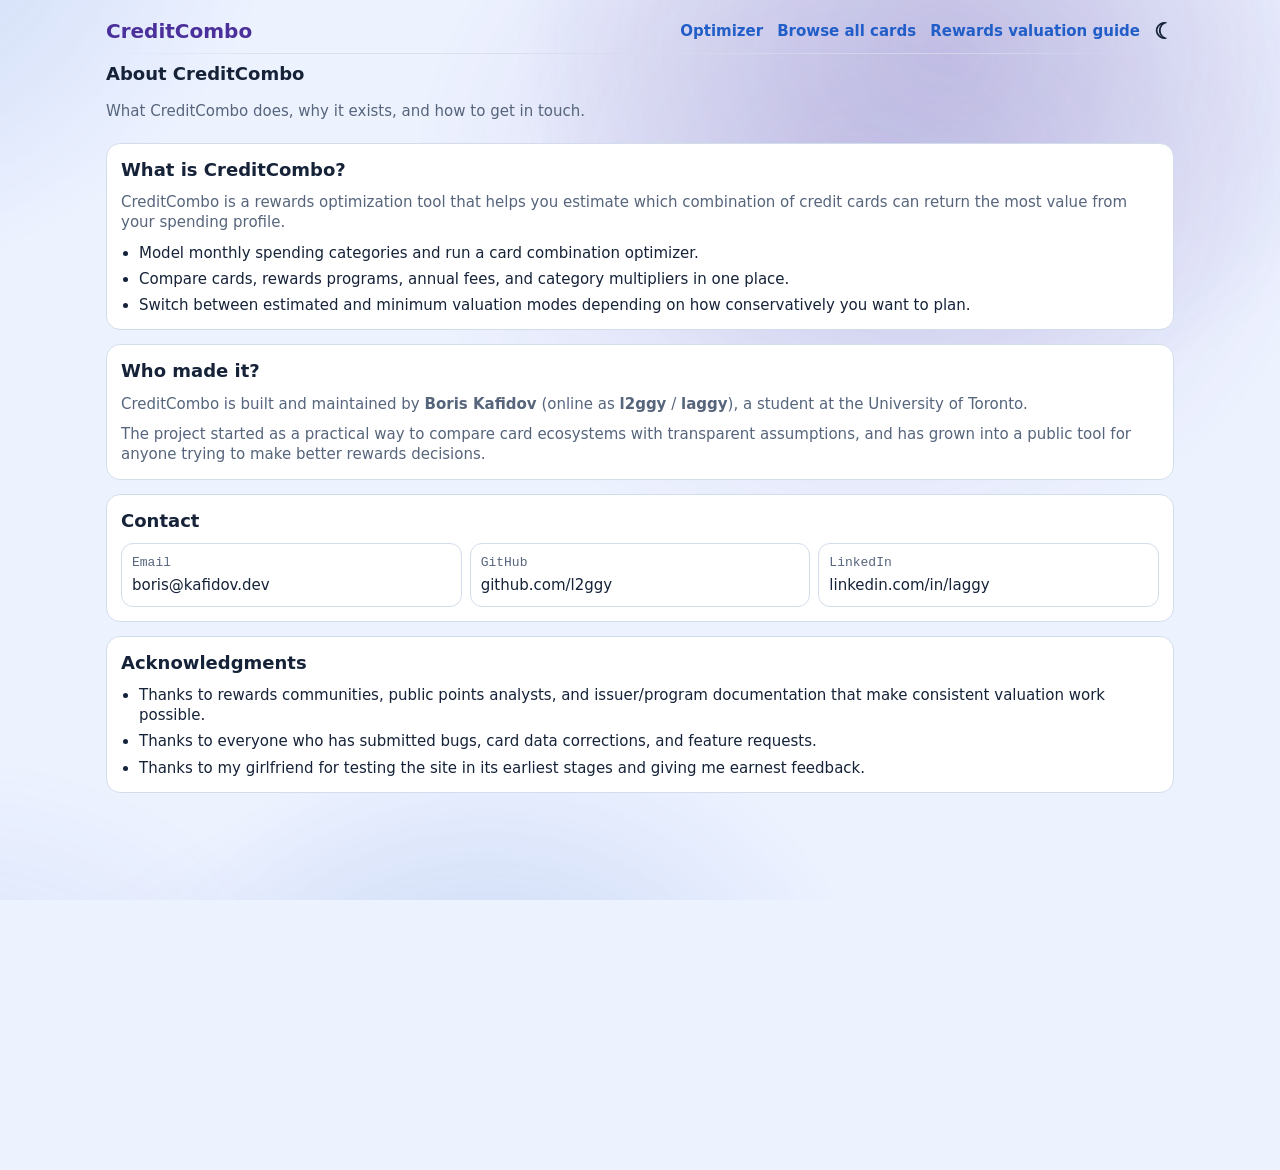
==== about.html @ 1e8693e3 "Hide About page from primary navigation" ====
<!doctype html>
<html lang="en">
<head>
  <meta charset="utf-8" />
  <meta name="viewport" content="width=device-width,initial-scale=1,maximum-scale=1,user-scalable=no" />
  <title>About · CreditCombo</title>
  <link rel="icon" href="/favicon.ico" sizes="any" />
  <link rel="shortcut icon" href="/favicon.ico" />
  <link rel="apple-touch-icon" href="/apple-touch-icon.png" />
  <link rel="apple-touch-icon-precomposed" href="/apple-touch-icon.png" />
  <link rel="icon" type="image/png" sizes="32x32" href="/icons/favicon-32x32.png?v=6" />
  <link rel="icon" href="/icons/favicon.ico?v=6" />
  <link rel="shortcut icon" href="/icons/favicon.ico?v=6" />
  <link rel="icon" type="image/svg+xml" href="/icons/favicon.svg?v=6" />
  <link rel="apple-touch-icon" sizes="180x180" href="/icons/apple-touch-icon.png?v=6" />
  <link rel="mask-icon" href="/icons/safari-pinned-tab.svg?v=6" color="#1e3a8a" />
  <link rel="manifest" href="/icons/site.webmanifest?v=6" />
  <meta name="theme-color" content="#1e3a8a" />
  <link rel="stylesheet" href="./styles/tokens.css" />
  <link rel="stylesheet" href="./styles/base.css" />
  <link rel="stylesheet" href="./styles/browser.css" />
  <script type="module" src="./src/theme.js"></script>
  <!-- Google tag (gtag.js) -->
  <script async src="https://www.googletagmanager.com/gtag/js?id=G-F85DCJP3CW"></script>
  <script>
    window.dataLayer = window.dataLayer || [];
    function gtag(){dataLayer.push(arguments);}
    gtag('js', new Date());

    gtag('config', 'G-F85DCJP3CW');
  </script>
</head>
<body>
  <header class="container siteHeader">
    <nav class="topNav" aria-label="Primary">
      <span class="siteBrand">CreditCombo</span>
      <div class="topNavLinks">
        <a class="textLink" href="./index.html">Optimizer</a>
        <a class="textLink" href="./cards.html">Browse all cards</a>
        <a class="textLink" href="./valuations.html">Rewards valuation guide</a>
      </div>
      <button type="button" class="themeToggle" data-theme-toggle aria-label="Switch theme" title="Switch theme">☀︎</button>
    </nav>
    <div class="divider" aria-hidden="true"></div>
    <h1 class="pageTitle">About CreditCombo</h1>
    <div class="header">
      <div>
        <p class="subtle">What CreditCombo does, why it exists, and how to get in touch.</p>
      </div>
    </div>
  </header>

  <main class="container pageStack">
    <section class="panel valuationPanel" aria-labelledby="about-what-title">
      <h2 id="about-what-title">What is CreditCombo?</h2>
      <p class="subtle">CreditCombo is a rewards optimization tool that helps you estimate which combination of credit cards can return the most value from your spending profile.</p>
      <ul class="valuationList">
        <li>Model monthly spending categories and run a card combination optimizer.</li>
        <li>Compare cards, rewards programs, annual fees, and category multipliers in one place.</li>
        <li>Switch between estimated and minimum valuation modes depending on how conservatively you want to plan.</li>
      </ul>
    </section>

    <section class="panel valuationPanel" aria-labelledby="about-maker-title">
      <h2 id="about-maker-title">Who made it?</h2>
      <p class="subtle">CreditCombo is built and maintained by <strong>Boris Kafidov</strong> (online as <strong>l2ggy</strong> / <strong>laggy</strong>), a student at the University of Toronto.</p>
      <p class="subtle">The project started as a practical way to compare card ecosystems with transparent assumptions, and has grown into a public tool for anyone trying to make better rewards decisions.</p>
    </section>

    <section class="panel valuationPanel" aria-labelledby="about-contact-title">
      <h2 id="about-contact-title">Contact</h2>
      <div class="aboutContactGrid">
        <a class="aboutContactCard" href="mailto:boris@kafidov.dev">
          <span class="mono">Email</span>
          <span>boris@kafidov.dev</span>
        </a>
        <a class="aboutContactCard" href="https://github.com/l2ggy" target="_blank" rel="noopener noreferrer">
          <span class="mono">GitHub</span>
          <span>github.com/l2ggy</span>
        </a>
        <a class="aboutContactCard" href="https://www.linkedin.com/in/laggy/" target="_blank" rel="noopener noreferrer">
          <span class="mono">LinkedIn</span>
          <span>linkedin.com/in/laggy</span>
        </a>
      </div>
    </section>

    <section class="panel valuationPanel" aria-labelledby="about-ack-title">
      <h2 id="about-ack-title">Acknowledgments</h2>
      <ul class="valuationList">
        <li>Thanks to rewards communities, public points analysts, and issuer/program documentation that make consistent valuation work possible.</li>
        <li>Thanks to everyone who has submitted bugs, card data corrections, and feature requests.</li>
        <li>Thanks to my girlfriend for testing the site in its earliest stages and giving me earnest feedback.</li>
      </ul>
    </section>
  </main>

  <script type="module">
    import { sessionEntryContext, trackEvent, trackPageView } from "./src/shared/analytics.js";

    trackPageView("about");
    trackEvent("session_started", sessionEntryContext());
  </script>
</body>
</html>
---- styles/tokens.css ----
:root {
  --color-bg: #0b0f14;
  --color-panel: #101826;
  --color-text: #e8eef7;
  --color-muted: #a9b4c2;
  --color-border: #243041;
  --color-accent: #6aa9ff;
  --color-accent-contrast: #06101f;
  --color-brand-highlight: #c792ff;

  --space-0: 0;
  --space-1: 4px;
  --space-2: 6px;
  --space-3: 8px;
  --space-4: 10px;
  --space-5: 12px;
  --space-6: 14px;
  --space-7: 16px;
  --space-8: 18px;
  --space-9: 20px;
  --space-10: 28px;

  --radius-sm: 6px;
  --radius-md: 10px;
  --radius-lg: 12px;
  --radius-xl: 14px;
  --radius-pill: 999px;
  --card-aspect-ratio: 85 / 53.98;
  --card-aspect-ratio-portrait: 53.98 / 85;
  --radius-card: 4px;

  --font-size-xs: 10px;
  --font-size-sm: 12px;
  --font-size-base: 13px;
  --font-size-md: 14px;
  --font-size-lg: 15px;
  --font-size-xl: 17px;
  --font-size-2xl: 18px;
  --font-size-3xl: 26px;

  --line-height-tight: 1.15;
  --line-height-compact: 1.2;
  --line-height-base: 1.35;

  --container-max-width: 1100px;
}


:root[data-theme="light"] {
  --color-bg: #f4f7fb;
  --color-panel: #ffffff;
  --color-text: #152238;
  --color-muted: #56657c;
  --color-border: #d3dcea;
  --color-accent: #225ec8;
  --color-accent-contrast: #f5f9ff;
  --color-brand-highlight: #4b2f9b;
}
---- styles/base.css ----
:root{--divider-ink:color-mix(in srgb,var(--color-border) 78%,transparent);--divider-gradient-horizontal:linear-gradient(90deg,transparent 0%,var(--divider-ink) 16%,var(--divider-ink) 84%,transparent 100%);--divider-gradient-vertical:linear-gradient(180deg,transparent 0%,var(--divider-ink) 16%,var(--divider-ink) 84%,transparent 100%);--site-shell-bg-color:color-mix(in srgb,var(--color-bg) 76%,#000 24%);--site-shell-glow-a:color-mix(in srgb,var(--color-accent) 26%,transparent);--site-shell-glow-b:color-mix(in srgb,var(--color-brand-highlight) 24%,transparent);--site-shell-glow-c:color-mix(in srgb,var(--color-accent) 18%,transparent)}
*{box-sizing:border-box}
html,body{min-height:100%;background-color:var(--site-shell-bg-color)}
html{overflow-x:hidden;overflow-y:auto}
body{position:relative;min-height:100vh;margin:0;background:transparent;color:var(--color-text);font:var(--font-size-lg)/var(--line-height-base)system-ui,-apple-system,Segoe UI,Roboto,Arial,sans-serif;overflow-x:hidden;overflow-y:clip;isolation:isolate}
body::before,body::after{content:"";position:absolute;inset:-30vh -20vw;pointer-events:none;z-index:-1;filter:blur(12px);will-change:transform,opacity;transform:translate3d(0,0,0);contain:paint}
body::before{background:radial-gradient(56vmax 46vmax at 14vw 16vh,var(--site-shell-glow-a) 0%,transparent 72%),radial-gradient(46vmax 40vmax at 86vw 14vh,var(--site-shell-glow-b) 0%,transparent 74%),radial-gradient(38vmax 34vmax at 66vw 78vh,var(--site-shell-glow-c) 0%,transparent 76%),radial-gradient(44vmax 36vmax at 50vw 48vh,color-mix(in srgb,var(--color-accent) 14%,transparent) 0%,transparent 78%);background-size:140% 180vh;background-repeat:no-repeat;background-position:-12vw 0,8vw 22vh,-6vw 68vh,0 110vh;opacity:.64;animation:bgFloatA 34s cubic-bezier(.38,0,.2,1) infinite alternate}
body::after{background:radial-gradient(50vmax 42vmax at 78vw 24vh,var(--site-shell-glow-b) 0%,transparent 72%),radial-gradient(42vmax 36vmax at 24vw 72vh,var(--site-shell-glow-c) 0%,transparent 74%),radial-gradient(32vmax 32vmax at 52vw 52vh,color-mix(in srgb,var(--color-brand-highlight) 14%,transparent) 0%,transparent 76%),radial-gradient(38vmax 32vmax at 18vw 38vh,color-mix(in srgb,var(--color-accent) 12%,transparent) 0%,transparent 78%);background-size:132% 210vh;background-repeat:no-repeat;background-position:10vw 26vh,-8vw 80vh,4vw 132vh,-12vw 176vh;opacity:.52;animation:bgFloatB 40s cubic-bezier(.38,0,.2,1) infinite alternate}


:root[data-theme="light"]{--site-shell-bg-color:#edf2ff;--site-shell-glow-a:color-mix(in srgb,var(--color-accent) 34%,transparent);--site-shell-glow-b:color-mix(in srgb,var(--color-brand-highlight) 30%,transparent);--site-shell-glow-c:color-mix(in srgb,var(--color-accent) 24%,transparent)}
@keyframes bgFloatA{0%{opacity:.58;transform:translate3d(0,0,0) scale(1)}25%{opacity:.68;transform:translate3d(5vw,3vh,0) scale(1.02)}50%{opacity:.76;transform:translate3d(-4vw,7vh,0) scale(1.03)}75%{opacity:.7;transform:translate3d(3vw,11vh,0) scale(1.024)}100%{opacity:.62;transform:translate3d(-2vw,5vh,0) scale(1.012)}}
@keyframes bgFloatB{0%{opacity:.42;transform:translate3d(0,0,0) scale(1)}22%{opacity:.52;transform:translate3d(-5vw,4vh,0) scale(1.018)}48%{opacity:.62;transform:translate3d(4vw,9vh,0) scale(1.028)}74%{opacity:.56;transform:translate3d(-3vw,13vh,0) scale(1.02)}100%{opacity:.47;transform:translate3d(2vw,6vh,0) scale(1.01)}}

h1{margin:0 0 var(--space-2);font-size:var(--font-size-3xl)}
.pageTitle{font-size:var(--font-size-2xl);line-height:var(--line-height-tight)}
h2{margin:0;font-size:var(--font-size-2xl)}
h3{margin:var(--space-6) 0 var(--space-4);font-size:var(--font-size-md);color:var(--color-muted)}

.container{max-width:var(--container-max-width);margin:0 auto;padding:var(--space-9) var(--space-7)}
.pageStack{display:grid;gap:var(--space-6)}
.hidden{display:none}
.srOnly{position:absolute;width:1px;height:1px;padding:0;margin:-1px;overflow:hidden;clip:rect(0,0,0,0);white-space:nowrap;border:0}

.muted,.subtle{color:var(--color-muted)}
.subtle2{display:block;margin-top:var(--space-1);font-size:var(--font-size-base)}
.mono{font-family:ui-monospace,SFMono-Regular,Menlo,Monaco,Consolas,monospace;font-size:var(--font-size-base)}

.siteHeader{display:grid;gap:var(--space-4);padding-bottom:var(--space-4)}
main.container{padding-top:var(--space-5)}
.header .subtle{margin:0}
.topNav{display:flex;justify-content:flex-end;flex-wrap:wrap;align-items:center;gap:var(--space-6)}
.siteHeader > .divider{--divider-margin-block:0}
.topNavLinks{display:flex;flex-wrap:wrap;align-items:center;gap:var(--space-6);margin-left:auto}
.themeToggle{width:auto;padding:0;border:0;border-radius:0;background:transparent;color:var(--color-text);font-size:22px;font-weight:700;font-family:"Segoe UI Symbol","Noto Sans Symbols 2","Noto Sans Symbols","Apple Symbols",sans-serif;line-height:1;box-shadow:none}.themeToggle:hover,.themeToggle:active{background:transparent;border-color:transparent;box-shadow:none;transform:none}
.siteBrand{color:var(--color-brand-highlight);font-size:calc(var(--font-size-2xl) + 2px);line-height:var(--line-height-tight);font-weight:700}
.header{display:flex;justify-content:space-between;align-items:flex-start;gap:var(--space-5)}
.headerActions{display:flex;align-items:center;gap:var(--space-5)}
.authControls{display:inline-flex;align-items:center;justify-content:flex-end;min-height:var(--space-10)}
.authBtn,.authLink{border:1px solid var(--color-border);background:transparent;color:var(--color-muted);font:inherit;font-size:var(--font-size-sm);line-height:1.2;padding:var(--space-2) var(--space-3);border-radius:var(--radius-md);cursor:pointer}
.authBtn:hover,.authLink:hover{color:var(--color-text);border-color:var(--color-accent)}
.authBtn:disabled,.authLink:disabled{opacity:.6;cursor:not-allowed}
.authSignedIn{display:inline-flex;align-items:center;gap:var(--space-2);max-width:240px}
.authAvatar{display:inline-flex;align-items:center;justify-content:center;width:24px;height:24px;border:1px solid var(--color-border);border-radius:999px;font-size:10px;color:var(--color-muted)}
.authIdentity{font-size:var(--font-size-sm);color:var(--color-muted);max-width:140px;overflow:hidden;text-overflow:ellipsis;white-space:nowrap}

@keyframes panelEnter{from{opacity:0;transform:translateY(6px)}to{opacity:1;transform:translateY(0)}}
.panel{border:1px solid var(--color-border);border-radius:var(--radius-xl);padding:var(--space-6);background:var(--color-panel);animation:panelEnter .22s ease-out both;-webkit-text-size-adjust:100%;text-size-adjust:100%}
.panelHeader,.split{display:flex;justify-content:space-between;align-items:flex-end;gap:var(--space-4)}
.inline{display:flex;align-items:flex-start;gap:var(--space-5);min-width:0}
.stack-end{display:flex;flex-direction:column;align-items:flex-end;gap:var(--space-1)}
.splitBody{display:grid;grid-template-columns:1.1fr .9fr;gap:var(--space-7);margin-top:var(--space-5)}
.divider{--divider-size:1px;--divider-margin-block:var(--space-6);--divider-margin-inline:0;--divider-gradient:var(--divider-gradient-horizontal);height:var(--divider-size);margin:var(--divider-margin-block) var(--divider-margin-inline);background:var(--divider-gradient)}
.row{display:flex;flex-wrap:wrap;gap:var(--space-4);align-items:stretch}

.status{display:inline-flex;flex-wrap:wrap;gap:var(--space-1) var(--space-3);padding:var(--space-3) var(--space-5);border:1px solid var(--color-border);border-radius:var(--radius-lg);background:color-mix(in srgb,var(--color-panel) 60%,transparent);color:var(--color-muted);font-size:var(--font-size-base)}

label{display:block;margin:0 0 var(--space-2);font-size:var(--font-size-sm);color:var(--color-muted)}
input[type="number"],input[type="search"],select{width:100%;border:1px solid var(--color-border);border-radius:var(--radius-lg);background:transparent;color:var(--color-text);outline:none}
input[type="number"],input[type="search"]{padding:var(--space-4)}
input[type="number"]{-moz-appearance:textfield;appearance:textfield}
input[type="number"]::-webkit-outer-spin-button,
input[type="number"]::-webkit-inner-spin-button{-webkit-appearance:none;margin:0}
select{appearance:none;padding:var(--space-4) 36px var(--space-4) var(--space-4);background:linear-gradient(45deg,transparent 50%,var(--color-muted) 50%) calc(100% - 20px) calc(50% - 2px)/6px 6px no-repeat,linear-gradient(135deg,var(--color-muted) 50%,transparent 50%) calc(100% - 14px) calc(50% - 2px)/6px 6px no-repeat,transparent}
select[multiple]{min-width:320px;max-width:100%;padding:var(--space-3);appearance:auto;background:transparent}
input[type="number"]:focus,input[type="search"]:focus,select:focus{border-color:var(--color-accent)}
input[type="range"]{width:100%;accent-color:var(--color-accent)}

:where(a[href],button,input,[tabindex]:not([tabindex="-1"]),.chipRemove):focus-visible{outline:2px solid var(--color-accent);outline-offset:2px}

button{width:100%;padding:var(--space-4) var(--space-6);border:1px solid var(--color-accent);border-radius:var(--radius-lg);background:transparent;color:var(--color-text);font-weight:700;cursor:pointer;transform:translateY(0);box-shadow:none;transition:transform .16s ease,background-color .16s ease,box-shadow .16s ease,border-color .16s ease,color .16s ease}
.contactBtn{display:inline-flex;align-items:center;justify-content:center;padding:var(--space-3) var(--space-5);border:1px solid var(--color-accent);border-radius:var(--radius-md);color:var(--color-text);font-weight:700;text-decoration:none;background:color-mix(in srgb,var(--color-accent) 18%,transparent)}
:where(button,.contactBtn){transition:transform .16s ease,background-color .16s ease,box-shadow .16s ease,border-color .16s ease,color .16s ease}
:where(button:not(:disabled),.contactBtn):hover{background:color-mix(in srgb,var(--color-accent) 14%,transparent);border-color:color-mix(in srgb,var(--color-accent) 70%,var(--color-text) 30%);transform:translateY(-1px)}
:where(button:not(:disabled),.contactBtn):active{transform:translateY(.5px);box-shadow:none}
button:focus-visible,.btn-inline:focus-visible,.contactBtn:focus-visible{outline:2px solid var(--color-accent);outline-offset:2px;box-shadow:none}
button.primary{background:var(--color-accent);border-color:var(--color-accent);color:var(--color-accent-contrast)}
button.primary:hover:not(:disabled){background:color-mix(in srgb,var(--color-accent) 85%,black 15%);border-color:color-mix(in srgb,var(--color-accent) 85%,black 15%);transform:translateY(-1px);box-shadow:none}
button.primary:active:not(:disabled){transform:translateY(.5px);box-shadow:none}
button:disabled{opacity:.45;cursor:not-allowed;transform:none;box-shadow:none;transition:none}
.btn-inline{width:auto;padding:var(--space-3) var(--space-5);font-size:var(--font-size-sm);transform:translateY(0);box-shadow:none;transition:transform .16s ease,background-color .16s ease,box-shadow .16s ease,border-color .16s ease,color .16s ease}
.btn-inline:disabled{transform:none;box-shadow:none;transition:none}

table{width:100%;border-collapse:collapse;border:1px solid var(--color-border);border-radius:var(--radius-xl);overflow:hidden}
thead th{padding:var(--space-4);font-size:var(--font-size-sm);text-align:left;color:var(--color-muted);border-bottom:1px solid var(--color-border)}
tbody td{padding:var(--space-4);border-bottom:1px solid var(--color-border);vertical-align:top}
tbody tr:last-child td{border-bottom:none}

.listClean{list-style:none;margin:0;padding:0}
.itemRow{display:flex;align-items:center;gap:var(--space-4)}
.officialLink{font-size:var(--font-size-xs);font-weight:500;white-space:nowrap}
.listBox{margin-top:var(--space-3);max-height:220px;overflow:auto;border:1px solid var(--color-border);border-radius:var(--radius-md);background:color-mix(in srgb,var(--color-panel) 80%,transparent)}
.listOption{display:flex;align-items:center;gap:var(--space-3);width:100%;padding:var(--space-3) var(--space-4);border:none;border-bottom:1px solid var(--color-border);background:transparent;color:var(--color-text);text-align:left}
.listOption:last-child{border-bottom:none}
.listOption:hover{background:color-mix(in srgb,var(--color-accent) 14%,transparent)}

.chipList{margin-top:var(--space-4);display:flex;flex-wrap:wrap;gap:var(--space-3)}
.chip{display:inline-flex;align-items:center;gap:var(--space-2);padding:var(--space-3) var(--space-4);border:1px solid var(--color-border);border-radius:var(--radius-md);background:color-mix(in srgb,var(--color-accent) 12%,transparent);font-size:var(--font-size-sm);line-height:1.25;color:var(--color-text)}
#lockedCardPicks .chip{border:none;border-radius:var(--radius-sm);background:color-mix(in srgb,var(--color-accent) 10%,transparent)}
.chipRemove{display:inline-flex;align-items:center;justify-content:center;flex:0 0 auto;width:auto;min-width:var(--space-9);min-height:var(--space-9);border:none;background:transparent;color:var(--color-muted);padding:0;line-height:1;font-size:var(--font-size-lg);font-weight:700;cursor:pointer}
.chipRemove:hover{color:var(--color-text)}

.thumbWrap{width:44px;height:44px;display:inline-flex;align-items:center;justify-content:center;flex:0 0 44px}
.thumb{display:block;aspect-ratio:var(--card-aspect-ratio);box-sizing:border-box;border:none;border-radius:0}
.thumb.is-portrait{aspect-ratio:var(--card-aspect-ratio-portrait)}
.thumb-xs{height:var(--space-9);width:auto}
.thumb-xs.is-portrait{width:var(--space-9);height:auto}
.thumb-sm{height:45px;width:auto}
.thumb-sm.is-portrait{width:45px;height:auto}
.thumb-md{max-width:44px;max-height:44px;width:auto;height:auto}
.thumb-lg{width:100%;height:100%;padding:0;border:none;border-radius:0}
.thumb-contain{object-fit:contain}
.thumb-cover{object-fit:cover;overflow:visible;flex:0 0 auto}

.textLink{position:relative;display:inline-block;color:var(--color-accent);font-weight:600;text-decoration:none}
.textLink::after{content:"";position:absolute;left:0;bottom:-.12em;width:100%;height:1px;background:currentColor;transform:scaleX(0);transform-origin:left center;transition:transform .2s ease}
.textLink:hover,.textLink:focus-visible{text-decoration:none}
.textLink:hover::after,.textLink:focus-visible::after{transform:scaleX(1)}
.textLink[aria-current="page"]{color:var(--color-text)}
.textLink[aria-current="page"]::after{transform:scaleX(1);height:2px}

.siteFooter{padding-top:0;padding-bottom:var(--space-10)}
.footerContent{display:flex;flex-wrap:wrap;justify-content:space-between;align-items:center;gap:var(--space-5);border:1px solid var(--color-border);border-radius:var(--radius-xl);padding:var(--space-6);background:color-mix(in srgb,var(--color-panel) 65%,transparent)}
.footerText{margin:0;flex:1 1 auto;min-width:0}
.infoBadge{display:inline-flex;align-items:center;justify-content:center;width:var(--space-8);height:var(--space-8);margin-left:var(--space-2);border:1px solid var(--color-border);border-radius:var(--radius-pill);color:var(--color-accent);font-size:var(--font-size-sm);font-weight:700;text-decoration:none}
.infoBadge:hover{border-color:var(--color-accent)}
.contactBtn{position:relative;display:inline-flex;align-items:center;justify-content:center;padding:var(--space-3) var(--space-5);border:1px solid var(--color-accent);border-radius:var(--radius-md);color:var(--color-text);font-weight:700;text-decoration:none;background:color-mix(in srgb,var(--color-accent) 18%,transparent);transform:translateY(0);box-shadow:none;transition:transform .22s cubic-bezier(.2,.7,.3,1),background-color .22s cubic-bezier(.2,.7,.3,1),box-shadow .3s cubic-bezier(.2,.7,.3,1),border-color .22s cubic-bezier(.2,.7,.3,1),color .22s cubic-bezier(.2,.7,.3,1)}
.contactBtn:hover,.contactBtn:focus-visible{background:color-mix(in srgb,var(--color-accent) 24%,transparent);transform:translateY(-1px);box-shadow:0 0 0 1px color-mix(in srgb,var(--color-accent) 42%,transparent),0 0 14px color-mix(in srgb,var(--color-accent) 28%,transparent),0 0 24px color-mix(in srgb,var(--color-accent) 18%,transparent);animation:contactBtnGlowPulse 1.9s ease-in-out infinite alternate}
.contactBtn:active{transform:translateY(.5px);box-shadow:none;animation:none}
.contactBtn:focus-visible{outline:2px solid var(--color-accent);outline-offset:2px}
.contactBtn[aria-disabled="true"],.contactBtn.is-disabled{pointer-events:none;opacity:.45;transform:none;box-shadow:none;transition:none}

@keyframes contactBtnGlowPulse{from{box-shadow:0 0 0 1px color-mix(in srgb,var(--color-accent) 40%,transparent),0 0 12px color-mix(in srgb,var(--color-accent) 24%,transparent),0 0 20px color-mix(in srgb,var(--color-accent) 14%,transparent)}to{box-shadow:0 0 0 1px color-mix(in srgb,var(--color-accent) 48%,transparent),0 0 18px color-mix(in srgb,var(--color-accent) 34%,transparent),0 0 30px color-mix(in srgb,var(--color-accent) 24%,transparent)}}

@media (prefers-reduced-motion:reduce){body::before,body::after{animation:none}.panel{animation:none;transform:none}.contactBtn{transition:none}.contactBtn:hover,.contactBtn:focus-visible{animation:none}}
@media (min-width:901px){.status .muted{white-space:nowrap}}
@media (max-width:900px){.topNav{justify-content:flex-start}.header{flex-direction:column;align-items:flex-start}.headerActions{width:100%;justify-content:space-between}.footerContent{align-items:flex-start}.splitBody{grid-template-columns:1fr}}
@media (max-width:700px){.topNav{display:grid;grid-template-columns:minmax(0,1fr) auto;grid-template-areas:"brand toggle" "links links";align-items:center;column-gap:var(--space-3);row-gap:var(--space-2);width:100%}.siteBrand{grid-area:brand}.themeToggle{grid-area:toggle;justify-self:end}.topNavLinks{grid-area:links;display:flex;flex-wrap:wrap;gap:var(--space-3);margin-left:0}}
---- styles/browser.css ----
.fieldGrid{display:grid;grid-template-columns:repeat(4,minmax(170px,1fr));gap:var(--space-4)}
.cardList{display:grid;grid-template-columns:repeat(2,minmax(0,1fr));gap:var(--space-5)}

.card{display:grid;align-content:start;gap:0}
.card .split{align-items:flex-start}
.card .inline{align-items:flex-start}
.card .inline > div{min-width:0}
.card .stack-end{align-items:flex-start;text-align:left}
.card .cardFeeLabel{font-size:var(--font-size-xs);line-height:1.2}
.card .cardFeeValue{font-size:var(--font-size-sm);line-height:1.2}
.card .subtle{margin:0;font-size:var(--font-size-xs);line-height:1.3}
.card .officialLink{margin-left:var(--space-1)}
.card .subtle .mono{font-size:inherit}
.card .cardDividerTop{margin:var(--space-4) 0}
.card .splitBody{grid-template-columns:1.1fr 1px .9fr;gap:var(--space-5);margin-top:0;align-items:start}
.card .cardDividerSection{--divider-size:100%;--divider-margin-block:0;--divider-margin-inline:0;--divider-gradient:var(--divider-gradient-vertical);margin:0;align-self:stretch;width:1px;height:auto}

.card h3{margin:0 0 var(--space-1);font-size:var(--font-size-lg);line-height:1.2}
.card h4{margin:0 0 var(--space-3);font-size:var(--font-size-base);color:var(--color-muted);text-transform:uppercase;letter-spacing:.04em}
.dataList li{position:relative;display:flex;justify-content:space-between;gap:var(--space-3);padding-bottom:var(--space-2)}
.dataList li:not(:last-child)::after{content:"";position:absolute;inset:auto 0 0;height:1px;background:var(--divider-gradient-horizontal)}
.metricSubtle{color:color-mix(in srgb,var(--color-muted) 88%,var(--color-text) 12%);font-weight:500}
.splitBody ul{margin:0;padding-left:0;display:grid;gap:var(--space-2)}
.card .splitBody.splitBodyNoCaps{grid-template-columns:1fr 1fr}

@media (max-width:900px){.fieldGrid{grid-template-columns:1fr 1fr}.card .splitBody{grid-template-columns:1fr;gap:var(--space-4)}.card .cardDividerSection{--divider-size:1px;--divider-gradient:var(--divider-gradient-horizontal);width:100%;height:1px;align-self:auto}}
@media (max-width:720px){.cardList{grid-template-columns:1fr}}
@media (max-width:560px){.fieldGrid{grid-template-columns:1fr}}

.valuationHero{display:grid;gap:var(--space-4)}
.valuationBadgeRow{display:flex;flex-wrap:wrap;gap:var(--space-3)}
.valuationBadge{display:inline-flex;align-items:center;padding:var(--space-2) var(--space-3);border:1px solid var(--color-border);border-radius:var(--radius-pill);font-size:var(--font-size-sm);line-height:1.2;background:color-mix(in srgb,var(--color-accent) 12%,transparent);color:var(--color-text)}
.valuationFormula{padding:var(--space-4);border:1px solid var(--color-border);border-radius:var(--radius-lg);background:color-mix(in srgb,var(--color-panel) 72%,transparent)}
.valuationFormula .mono{margin:0;font-size:var(--font-size-sm)}
.valuationGrid{display:grid;grid-template-columns:repeat(2,minmax(0,1fr));gap:var(--space-4);margin-top:var(--space-4)}
.valuationCard{padding:var(--space-4);border:1px solid var(--color-border);border-radius:var(--radius-lg);background:color-mix(in srgb,var(--color-panel) 70%,transparent)}
.valuationCard h3{margin:0 0 var(--space-2);font-size:var(--font-size-md);color:var(--color-text)}
.valuationCard p{margin:0;color:var(--color-muted);font-size:var(--font-size-base)}

@media (max-width:900px){.valuationGrid{grid-template-columns:1fr}}

.valuationPanel{display:grid;align-content:start;gap:var(--space-4);padding:var(--space-6)}
.valuationPanel > h2,.valuationPanel > p,.valuationPanel > ul{margin:0}
.valuationPanel .subtle{margin:0}
.valuationList{margin:0;padding-left:1.2em;display:grid;gap:var(--space-2)}
.valuationList li{margin:0}
.valuationHero .valuationBadgeRow{margin:0}

@media (max-width:560px){.valuationPanel{gap:var(--space-3)}}

.aboutContactGrid{display:grid;grid-template-columns:repeat(3,minmax(0,1fr));gap:var(--space-3)}
.aboutContactCard{display:grid;gap:var(--space-1);padding:var(--space-4);border:1px solid var(--color-border);border-radius:var(--radius-lg);text-decoration:none;color:var(--color-text);background:color-mix(in srgb,var(--color-panel) 70%,transparent)}
.aboutContactCard:hover{border-color:color-mix(in srgb,var(--color-accent) 45%,var(--color-border));background:color-mix(in srgb,var(--color-accent) 10%,var(--color-panel))}
.aboutContactCard:focus-visible{outline:none;box-shadow:var(--focus-ring)}
.aboutContactCard .mono{color:var(--color-muted)}

@media (max-width:900px){.aboutContactGrid{grid-template-columns:1fr}}
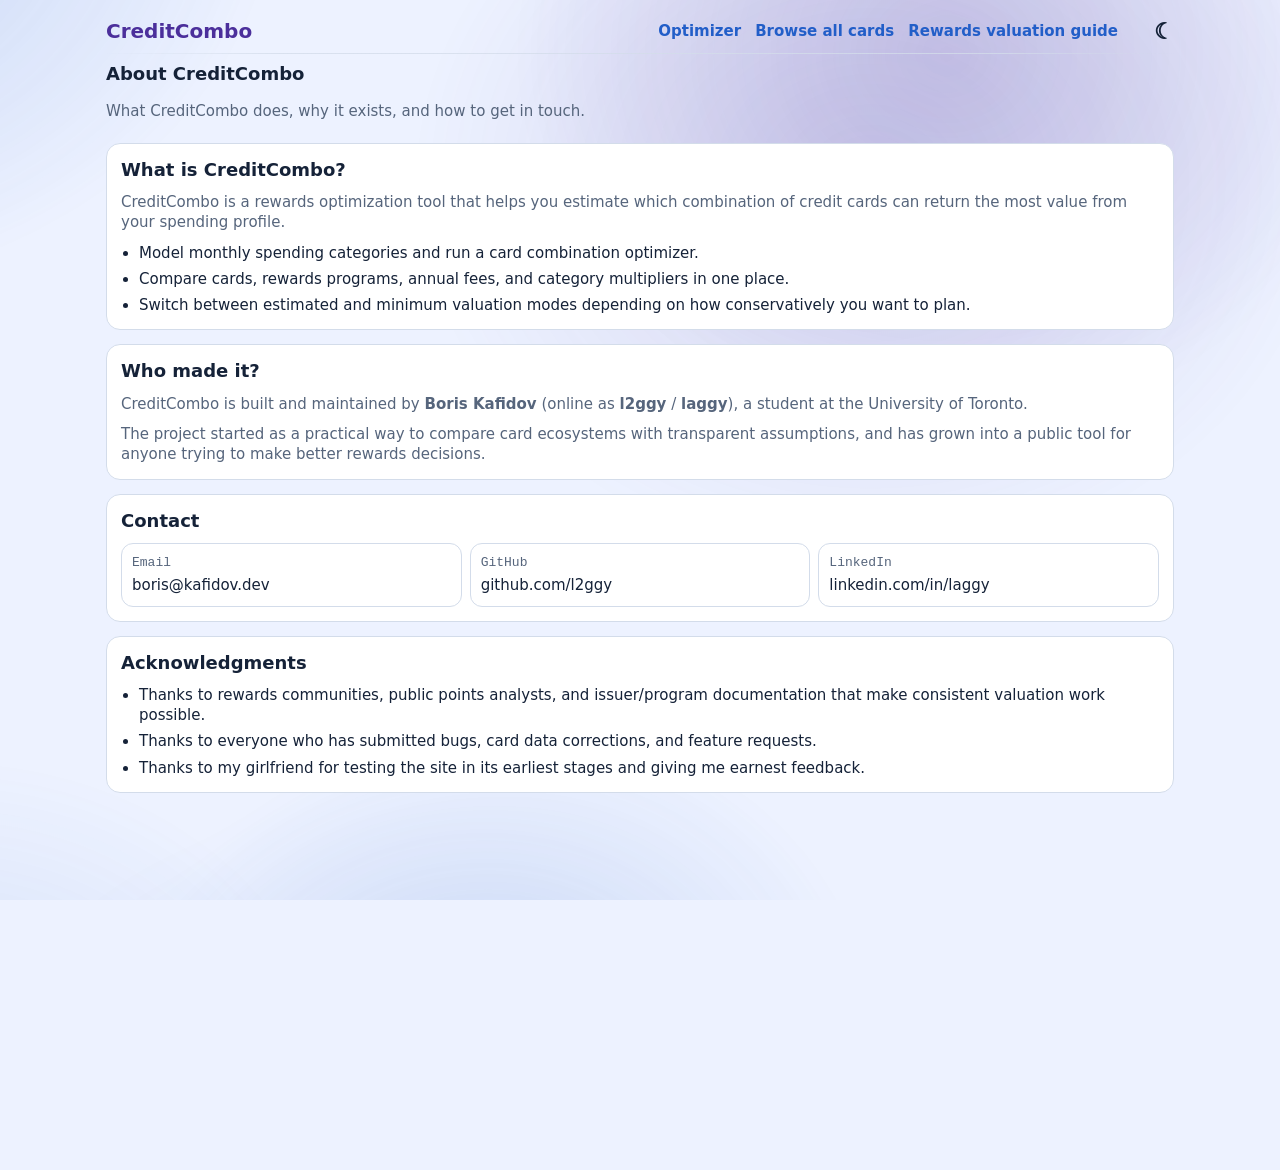
==== commit 8a1652a5: "Add Supabase auth UI and worker entitlements endpoint" ====
--- a/about.html
+++ b/about.html
@@ -39,6 +39,7 @@
         <a class="textLink" href="./cards.html">Browse all cards</a>
         <a class="textLink" href="./valuations.html">Rewards valuation guide</a>
       </div>
+      <div id="authMount" class="authMount" aria-live="polite"></div>
       <button type="button" class="themeToggle" data-theme-toggle aria-label="Switch theme" title="Switch theme">☀︎</button>
     </nav>
     <div class="divider" aria-hidden="true"></div>
@@ -95,11 +96,6 @@
     </section>
   </main>
 
-  <script type="module">
-    import { sessionEntryContext, trackEvent, trackPageView } from "./src/shared/analytics.js";
-
-    trackPageView("about");
-    trackEvent("session_started", sessionEntryContext());
-  </script>
+  <script type="module" src="./src/about.js"></script>
 </body>
 </html>
--- a/styles/base.css
+++ b/styles/base.css
@@ -34,15 +34,15 @@
 .topNavLinks{display:flex;flex-wrap:wrap;align-items:center;gap:var(--space-6);margin-left:auto}
 .themeToggle{width:auto;padding:0;border:0;border-radius:0;background:transparent;color:var(--color-text);font-size:22px;font-weight:700;font-family:"Segoe UI Symbol","Noto Sans Symbols 2","Noto Sans Symbols","Apple Symbols",sans-serif;line-height:1;box-shadow:none}.themeToggle:hover,.themeToggle:active{background:transparent;border-color:transparent;box-shadow:none;transform:none}
 .siteBrand{color:var(--color-brand-highlight);font-size:calc(var(--font-size-2xl) + 2px);line-height:var(--line-height-tight);font-weight:700}
+.authMount{display:inline-flex;align-items:center;gap:var(--space-3);margin-left:var(--space-3)}
+.authControl{padding:var(--space-2) var(--space-3);border:1px solid var(--color-border);border-radius:var(--radius-pill);background:transparent;color:var(--color-muted);font-size:var(--font-size-sm);line-height:1.2;cursor:pointer}
+.authControl:hover{border-color:var(--color-accent);color:var(--color-text)}
+.authControl:disabled{cursor:not-allowed;opacity:.55}
+.authUser{display:inline-flex;align-items:center;gap:var(--space-2);max-width:220px;color:var(--color-muted);font-size:var(--font-size-sm)}
+.authAvatar{display:inline-flex;align-items:center;justify-content:center;width:24px;height:24px;border-radius:50%;background:color-mix(in srgb,var(--color-accent) 24%,transparent);color:var(--color-text);font-weight:700;font-size:var(--font-size-xs)}
+.authEmail{max-width:150px;overflow:hidden;text-overflow:ellipsis;white-space:nowrap}
 .header{display:flex;justify-content:space-between;align-items:flex-start;gap:var(--space-5)}
 .headerActions{display:flex;align-items:center;gap:var(--space-5)}
-.authControls{display:inline-flex;align-items:center;justify-content:flex-end;min-height:var(--space-10)}
-.authBtn,.authLink{border:1px solid var(--color-border);background:transparent;color:var(--color-muted);font:inherit;font-size:var(--font-size-sm);line-height:1.2;padding:var(--space-2) var(--space-3);border-radius:var(--radius-md);cursor:pointer}
-.authBtn:hover,.authLink:hover{color:var(--color-text);border-color:var(--color-accent)}
-.authBtn:disabled,.authLink:disabled{opacity:.6;cursor:not-allowed}
-.authSignedIn{display:inline-flex;align-items:center;gap:var(--space-2);max-width:240px}
-.authAvatar{display:inline-flex;align-items:center;justify-content:center;width:24px;height:24px;border:1px solid var(--color-border);border-radius:999px;font-size:10px;color:var(--color-muted)}
-.authIdentity{font-size:var(--font-size-sm);color:var(--color-muted);max-width:140px;overflow:hidden;text-overflow:ellipsis;white-space:nowrap}
 
 @keyframes panelEnter{from{opacity:0;transform:translateY(6px)}to{opacity:1;transform:translateY(0)}}
 .panel{border:1px solid var(--color-border);border-radius:var(--radius-xl);padding:var(--space-6);background:var(--color-panel);animation:panelEnter .22s ease-out both;-webkit-text-size-adjust:100%;text-size-adjust:100%}
@@ -135,4 +135,4 @@
 @media (prefers-reduced-motion:reduce){body::before,body::after{animation:none}.panel{animation:none;transform:none}.contactBtn{transition:none}.contactBtn:hover,.contactBtn:focus-visible{animation:none}}
 @media (min-width:901px){.status .muted{white-space:nowrap}}
 @media (max-width:900px){.topNav{justify-content:flex-start}.header{flex-direction:column;align-items:flex-start}.headerActions{width:100%;justify-content:space-between}.footerContent{align-items:flex-start}.splitBody{grid-template-columns:1fr}}
-@media (max-width:700px){.topNav{display:grid;grid-template-columns:minmax(0,1fr) auto;grid-template-areas:"brand toggle" "links links";align-items:center;column-gap:var(--space-3);row-gap:var(--space-2);width:100%}.siteBrand{grid-area:brand}.themeToggle{grid-area:toggle;justify-self:end}.topNavLinks{grid-area:links;display:flex;flex-wrap:wrap;gap:var(--space-3);margin-left:0}}
+@media (max-width:700px){.topNav{display:grid;grid-template-columns:minmax(0,1fr) auto;grid-template-areas:"brand toggle" "links links" "auth auth";align-items:center;column-gap:var(--space-3);row-gap:var(--space-2);width:100%}.siteBrand{grid-area:brand}.themeToggle{grid-area:toggle;justify-self:end}.topNavLinks{grid-area:links;display:flex;flex-wrap:wrap;gap:var(--space-3);margin-left:0}.authMount{grid-area:auth;margin-left:0}}
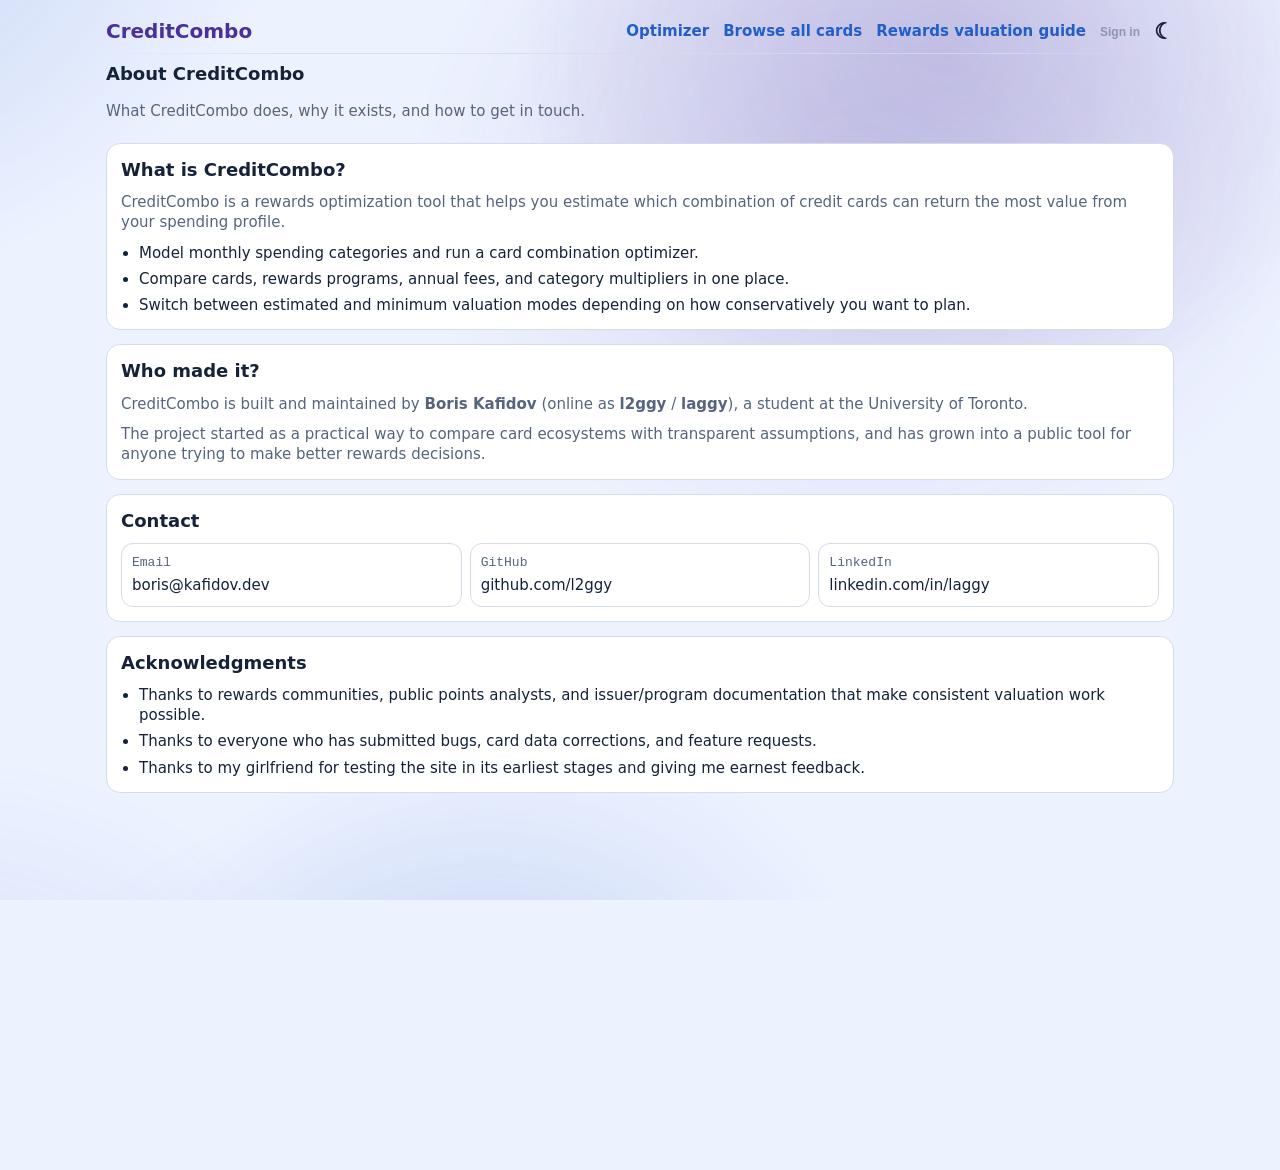
==== commit 2d064214: "Add Supabase auth UI and entitlements worker endpoint" ====
--- a/about.html
+++ b/about.html
@@ -20,6 +20,7 @@
   <link rel="stylesheet" href="./styles/base.css" />
   <link rel="stylesheet" href="./styles/browser.css" />
   <script type="module" src="./src/theme.js"></script>
+  <script src="./src/vendor/supabase.min.js"></script>
   <!-- Google tag (gtag.js) -->
   <script async src="https://www.googletagmanager.com/gtag/js?id=G-F85DCJP3CW"></script>
   <script>
@@ -39,7 +40,7 @@
         <a class="textLink" href="./cards.html">Browse all cards</a>
         <a class="textLink" href="./valuations.html">Rewards valuation guide</a>
       </div>
-      <div id="authMount" class="authMount" aria-live="polite"></div>
+      <div id="authMount" class="authMount"></div>
       <button type="button" class="themeToggle" data-theme-toggle aria-label="Switch theme" title="Switch theme">☀︎</button>
     </nav>
     <div class="divider" aria-hidden="true"></div>
--- a/styles/base.css
+++ b/styles/base.css
@@ -32,15 +32,17 @@
 .topNav{display:flex;justify-content:flex-end;flex-wrap:wrap;align-items:center;gap:var(--space-6)}
 .siteHeader > .divider{--divider-margin-block:0}
 .topNavLinks{display:flex;flex-wrap:wrap;align-items:center;gap:var(--space-6);margin-left:auto}
+
+.authMount{display:flex;align-items:center}
+.authControl{display:flex;align-items:center}
+.authSignedIn{display:flex;align-items:center;gap:var(--space-3)}
+.authAvatar{width:24px;height:24px;border-radius:50%;object-fit:cover;border:1px solid var(--color-border)}
+.authEmail{max-width:180px;font-size:var(--font-size-sm);color:var(--color-muted);white-space:nowrap;overflow:hidden;text-overflow:ellipsis}
+.authButton{width:auto;min-height:auto;padding:0;border:none;background:transparent;color:var(--color-muted);font-size:var(--font-size-sm);font-weight:600;box-shadow:none}
+.authButton:hover,.authButton:focus-visible{color:var(--color-text);background:transparent;transform:none}
+.authButton:disabled{opacity:.55;cursor:not-allowed}
 .themeToggle{width:auto;padding:0;border:0;border-radius:0;background:transparent;color:var(--color-text);font-size:22px;font-weight:700;font-family:"Segoe UI Symbol","Noto Sans Symbols 2","Noto Sans Symbols","Apple Symbols",sans-serif;line-height:1;box-shadow:none}.themeToggle:hover,.themeToggle:active{background:transparent;border-color:transparent;box-shadow:none;transform:none}
 .siteBrand{color:var(--color-brand-highlight);font-size:calc(var(--font-size-2xl) + 2px);line-height:var(--line-height-tight);font-weight:700}
-.authMount{display:inline-flex;align-items:center;gap:var(--space-3);margin-left:var(--space-3)}
-.authControl{padding:var(--space-2) var(--space-3);border:1px solid var(--color-border);border-radius:var(--radius-pill);background:transparent;color:var(--color-muted);font-size:var(--font-size-sm);line-height:1.2;cursor:pointer}
-.authControl:hover{border-color:var(--color-accent);color:var(--color-text)}
-.authControl:disabled{cursor:not-allowed;opacity:.55}
-.authUser{display:inline-flex;align-items:center;gap:var(--space-2);max-width:220px;color:var(--color-muted);font-size:var(--font-size-sm)}
-.authAvatar{display:inline-flex;align-items:center;justify-content:center;width:24px;height:24px;border-radius:50%;background:color-mix(in srgb,var(--color-accent) 24%,transparent);color:var(--color-text);font-weight:700;font-size:var(--font-size-xs)}
-.authEmail{max-width:150px;overflow:hidden;text-overflow:ellipsis;white-space:nowrap}
 .header{display:flex;justify-content:space-between;align-items:flex-start;gap:var(--space-5)}
 .headerActions{display:flex;align-items:center;gap:var(--space-5)}
 
@@ -135,4 +137,4 @@
 @media (prefers-reduced-motion:reduce){body::before,body::after{animation:none}.panel{animation:none;transform:none}.contactBtn{transition:none}.contactBtn:hover,.contactBtn:focus-visible{animation:none}}
 @media (min-width:901px){.status .muted{white-space:nowrap}}
 @media (max-width:900px){.topNav{justify-content:flex-start}.header{flex-direction:column;align-items:flex-start}.headerActions{width:100%;justify-content:space-between}.footerContent{align-items:flex-start}.splitBody{grid-template-columns:1fr}}
-@media (max-width:700px){.topNav{display:grid;grid-template-columns:minmax(0,1fr) auto;grid-template-areas:"brand toggle" "links links" "auth auth";align-items:center;column-gap:var(--space-3);row-gap:var(--space-2);width:100%}.siteBrand{grid-area:brand}.themeToggle{grid-area:toggle;justify-self:end}.topNavLinks{grid-area:links;display:flex;flex-wrap:wrap;gap:var(--space-3);margin-left:0}.authMount{grid-area:auth;margin-left:0}}
+@media (max-width:700px){.topNav{display:grid;grid-template-columns:minmax(0,1fr) auto;grid-template-areas:"brand toggle" "links links" "auth auth";align-items:center;column-gap:var(--space-3);row-gap:var(--space-2);width:100%}.siteBrand{grid-area:brand}.themeToggle{grid-area:toggle;justify-self:end}.topNavLinks{grid-area:links;display:flex;flex-wrap:wrap;gap:var(--space-3);margin-left:0}.authMount{grid-area:auth}}
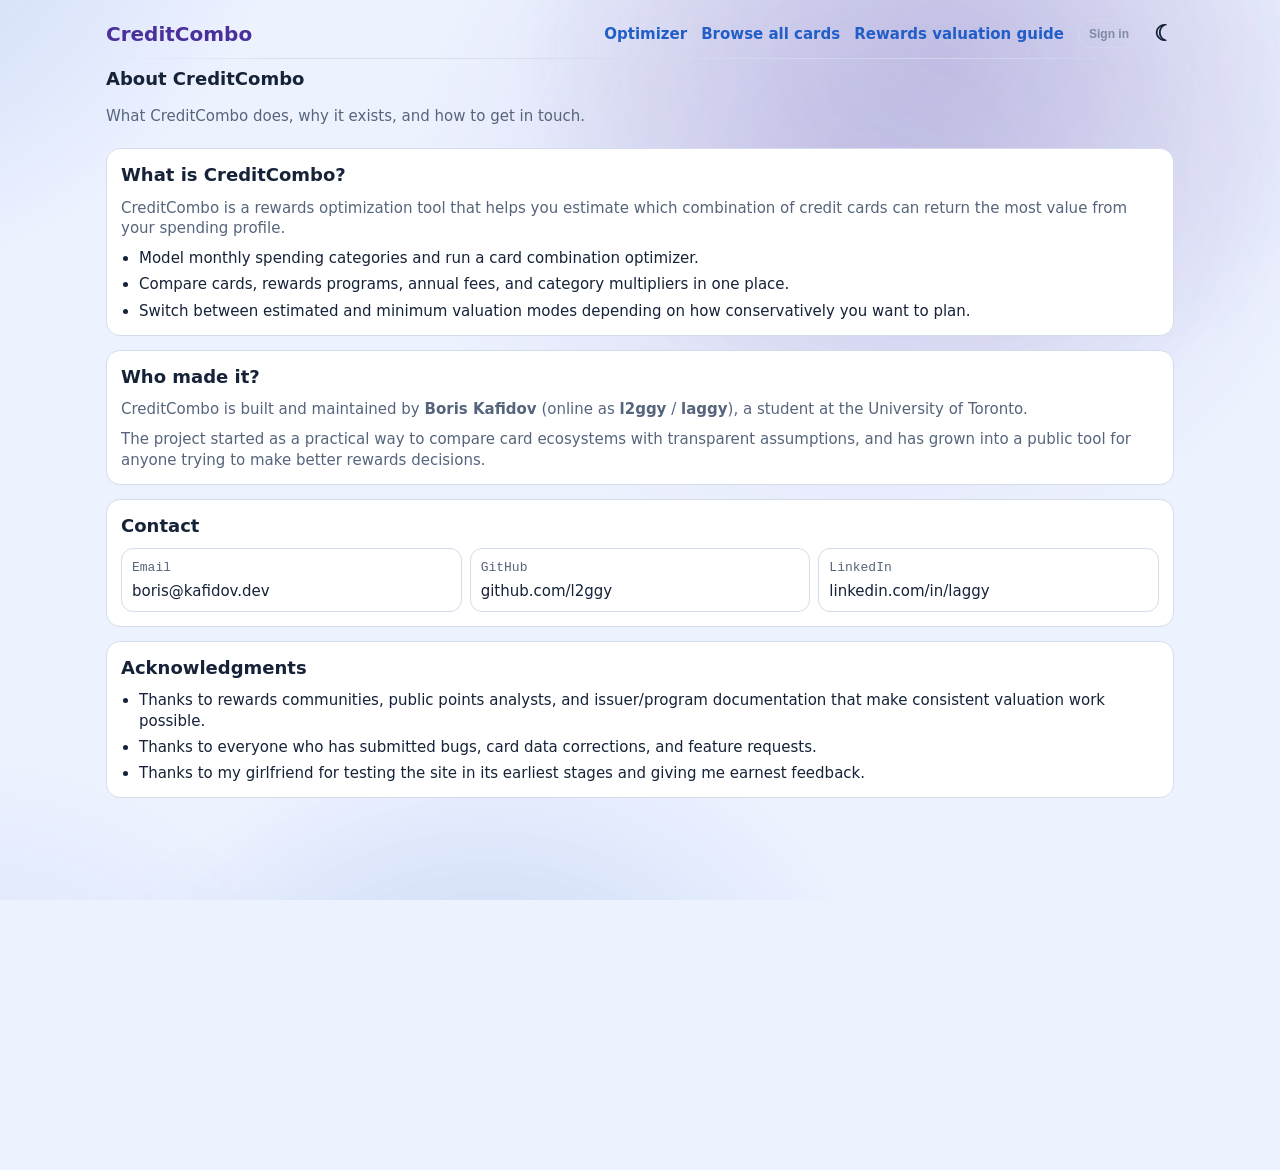
==== commit 68e3638a: "Add Supabase auth UI and entitlements worker endpoint" ====
--- a/about.html
+++ b/about.html
@@ -20,7 +20,6 @@
   <link rel="stylesheet" href="./styles/base.css" />
   <link rel="stylesheet" href="./styles/browser.css" />
   <script type="module" src="./src/theme.js"></script>
-  <script src="./src/vendor/supabase.min.js"></script>
   <!-- Google tag (gtag.js) -->
   <script async src="https://www.googletagmanager.com/gtag/js?id=G-F85DCJP3CW"></script>
   <script>
@@ -40,7 +39,7 @@
         <a class="textLink" href="./cards.html">Browse all cards</a>
         <a class="textLink" href="./valuations.html">Rewards valuation guide</a>
       </div>
-      <div id="authMount" class="authMount"></div>
+      <div id="authMount" class="authMount" aria-live="polite"></div>
       <button type="button" class="themeToggle" data-theme-toggle aria-label="Switch theme" title="Switch theme">☀︎</button>
     </nav>
     <div class="divider" aria-hidden="true"></div>
--- a/styles/base.css
+++ b/styles/base.css
@@ -32,15 +32,14 @@
 .topNav{display:flex;justify-content:flex-end;flex-wrap:wrap;align-items:center;gap:var(--space-6)}
 .siteHeader > .divider{--divider-margin-block:0}
 .topNavLinks{display:flex;flex-wrap:wrap;align-items:center;gap:var(--space-6);margin-left:auto}
-
-.authMount{display:flex;align-items:center}
-.authControl{display:flex;align-items:center}
-.authSignedIn{display:flex;align-items:center;gap:var(--space-3)}
-.authAvatar{width:24px;height:24px;border-radius:50%;object-fit:cover;border:1px solid var(--color-border)}
-.authEmail{max-width:180px;font-size:var(--font-size-sm);color:var(--color-muted);white-space:nowrap;overflow:hidden;text-overflow:ellipsis}
-.authButton{width:auto;min-height:auto;padding:0;border:none;background:transparent;color:var(--color-muted);font-size:var(--font-size-sm);font-weight:600;box-shadow:none}
-.authButton:hover,.authButton:focus-visible{color:var(--color-text);background:transparent;transform:none}
-.authButton:disabled{opacity:.55;cursor:not-allowed}
+.authMount{display:flex;align-items:center;min-width:0}
+.authControl{width:auto;padding:var(--space-2) var(--space-4);border:1px solid var(--color-border);border-radius:var(--radius-pill);background:transparent;color:var(--color-muted);font-size:var(--font-size-sm);font-weight:600;line-height:1.2}
+.authControl:hover:not(:disabled){border-color:var(--color-accent);color:var(--color-text);background:color-mix(in srgb,var(--color-accent) 12%,transparent)}
+.authControl:disabled{opacity:.65;cursor:not-allowed}
+.authSignedIn{display:flex;align-items:center;gap:var(--space-2);min-width:0}
+.authAvatar{display:inline-flex;align-items:center;justify-content:center;width:var(--space-7);height:var(--space-7);border-radius:50%;background:color-mix(in srgb,var(--color-accent) 16%,transparent);font-size:var(--font-size-xs);font-weight:700;color:var(--color-text)}
+.authLabel{max-width:180px;overflow:hidden;text-overflow:ellipsis;white-space:nowrap;font-size:var(--font-size-sm);color:var(--color-muted)}
+.authControlSmall{padding:var(--space-1) var(--space-3);font-size:var(--font-size-xs)}
 .themeToggle{width:auto;padding:0;border:0;border-radius:0;background:transparent;color:var(--color-text);font-size:22px;font-weight:700;font-family:"Segoe UI Symbol","Noto Sans Symbols 2","Noto Sans Symbols","Apple Symbols",sans-serif;line-height:1;box-shadow:none}.themeToggle:hover,.themeToggle:active{background:transparent;border-color:transparent;box-shadow:none;transform:none}
 .siteBrand{color:var(--color-brand-highlight);font-size:calc(var(--font-size-2xl) + 2px);line-height:var(--line-height-tight);font-weight:700}
 .header{display:flex;justify-content:space-between;align-items:flex-start;gap:var(--space-5)}
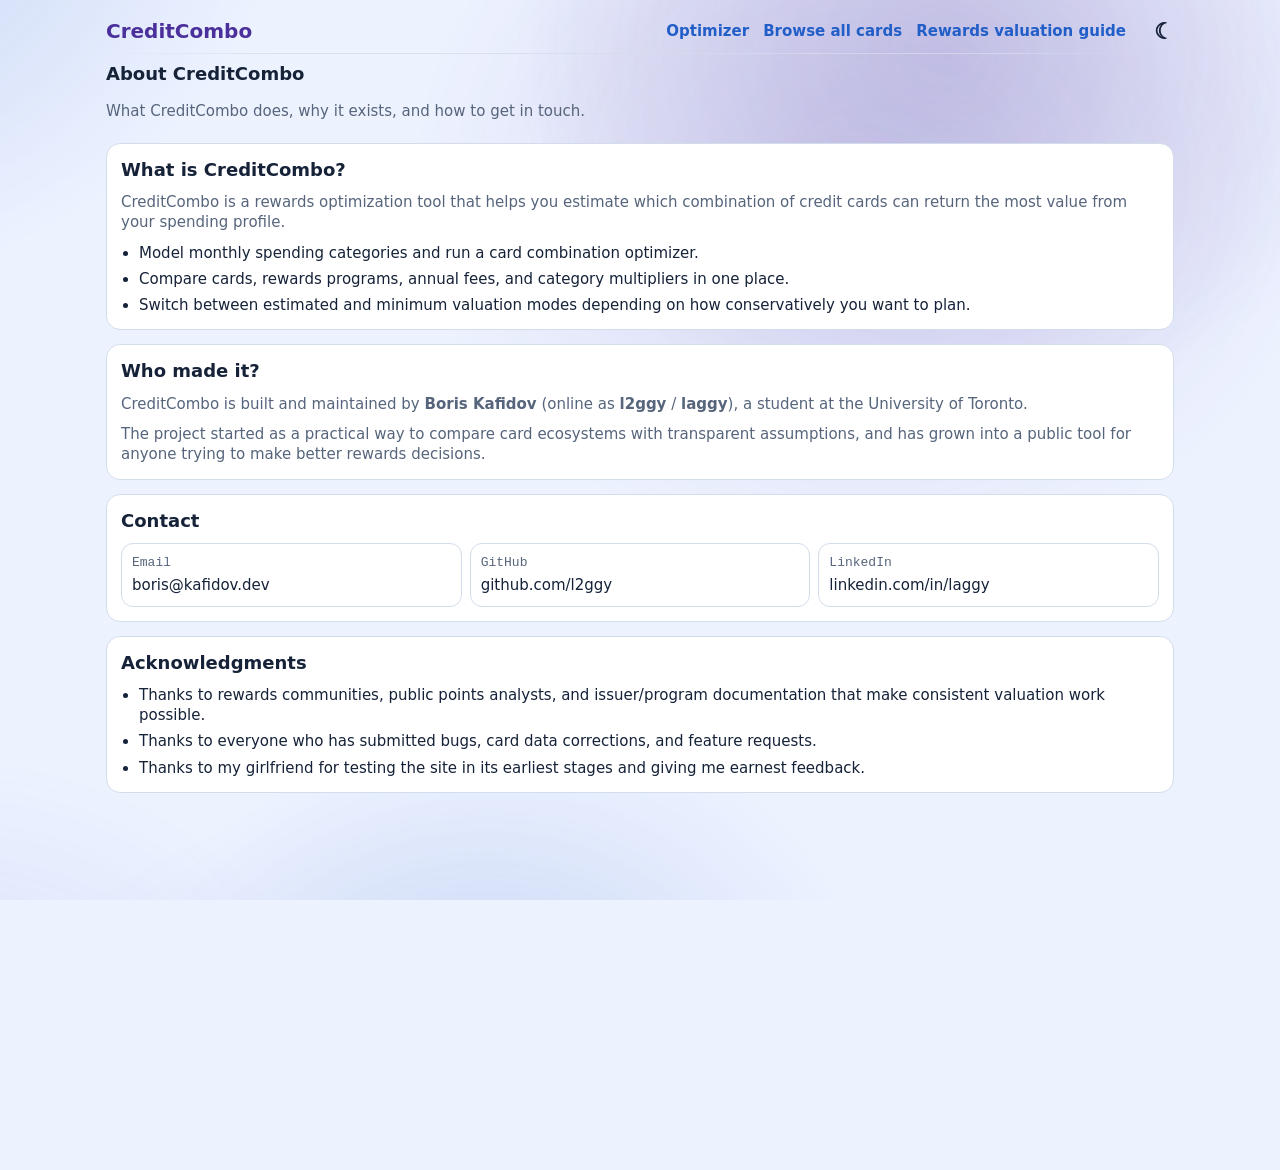
==== commit d7be1db8: "Add Supabase auth wiring and entitlements API route" ====
--- a/about.html
+++ b/about.html
@@ -39,7 +39,7 @@
         <a class="textLink" href="./cards.html">Browse all cards</a>
         <a class="textLink" href="./valuations.html">Rewards valuation guide</a>
       </div>
-      <div id="authMount" class="authMount" aria-live="polite"></div>
+      <div class="authNav" data-auth-ui></div>
       <button type="button" class="themeToggle" data-theme-toggle aria-label="Switch theme" title="Switch theme">☀︎</button>
     </nav>
     <div class="divider" aria-hidden="true"></div>
@@ -96,6 +96,13 @@
     </section>
   </main>
 
-  <script type="module" src="./src/about.js"></script>
+  <script type="module">
+    import { sessionEntryContext, trackEvent, trackPageView } from "./src/shared/analytics.js";
+    import { initAuthUi } from "./src/shared/auth.js";
+
+    await initAuthUi();
+    trackPageView("about");
+    trackEvent("session_started", sessionEntryContext());
+  </script>
 </body>
 </html>
--- a/styles/base.css
+++ b/styles/base.css
@@ -32,14 +32,6 @@
 .topNav{display:flex;justify-content:flex-end;flex-wrap:wrap;align-items:center;gap:var(--space-6)}
 .siteHeader > .divider{--divider-margin-block:0}
 .topNavLinks{display:flex;flex-wrap:wrap;align-items:center;gap:var(--space-6);margin-left:auto}
-.authMount{display:flex;align-items:center;min-width:0}
-.authControl{width:auto;padding:var(--space-2) var(--space-4);border:1px solid var(--color-border);border-radius:var(--radius-pill);background:transparent;color:var(--color-muted);font-size:var(--font-size-sm);font-weight:600;line-height:1.2}
-.authControl:hover:not(:disabled){border-color:var(--color-accent);color:var(--color-text);background:color-mix(in srgb,var(--color-accent) 12%,transparent)}
-.authControl:disabled{opacity:.65;cursor:not-allowed}
-.authSignedIn{display:flex;align-items:center;gap:var(--space-2);min-width:0}
-.authAvatar{display:inline-flex;align-items:center;justify-content:center;width:var(--space-7);height:var(--space-7);border-radius:50%;background:color-mix(in srgb,var(--color-accent) 16%,transparent);font-size:var(--font-size-xs);font-weight:700;color:var(--color-text)}
-.authLabel{max-width:180px;overflow:hidden;text-overflow:ellipsis;white-space:nowrap;font-size:var(--font-size-sm);color:var(--color-muted)}
-.authControlSmall{padding:var(--space-1) var(--space-3);font-size:var(--font-size-xs)}
 .themeToggle{width:auto;padding:0;border:0;border-radius:0;background:transparent;color:var(--color-text);font-size:22px;font-weight:700;font-family:"Segoe UI Symbol","Noto Sans Symbols 2","Noto Sans Symbols","Apple Symbols",sans-serif;line-height:1;box-shadow:none}.themeToggle:hover,.themeToggle:active{background:transparent;border-color:transparent;box-shadow:none;transform:none}
 .siteBrand{color:var(--color-brand-highlight);font-size:calc(var(--font-size-2xl) + 2px);line-height:var(--line-height-tight);font-weight:700}
 .header{display:flex;justify-content:space-between;align-items:flex-start;gap:var(--space-5)}
@@ -136,4 +128,10 @@
 @media (prefers-reduced-motion:reduce){body::before,body::after{animation:none}.panel{animation:none;transform:none}.contactBtn{transition:none}.contactBtn:hover,.contactBtn:focus-visible{animation:none}}
 @media (min-width:901px){.status .muted{white-space:nowrap}}
 @media (max-width:900px){.topNav{justify-content:flex-start}.header{flex-direction:column;align-items:flex-start}.headerActions{width:100%;justify-content:space-between}.footerContent{align-items:flex-start}.splitBody{grid-template-columns:1fr}}
-@media (max-width:700px){.topNav{display:grid;grid-template-columns:minmax(0,1fr) auto;grid-template-areas:"brand toggle" "links links" "auth auth";align-items:center;column-gap:var(--space-3);row-gap:var(--space-2);width:100%}.siteBrand{grid-area:brand}.themeToggle{grid-area:toggle;justify-self:end}.topNavLinks{grid-area:links;display:flex;flex-wrap:wrap;gap:var(--space-3);margin-left:0}.authMount{grid-area:auth}}
+@media (max-width:700px){.topNav{display:grid;grid-template-columns:minmax(0,1fr) auto;grid-template-areas:"brand toggle" "links links";align-items:center;column-gap:var(--space-3);row-gap:var(--space-2);width:100%}.siteBrand{grid-area:brand}.themeToggle{grid-area:toggle;justify-self:end}.topNavLinks{grid-area:links;display:flex;flex-wrap:wrap;gap:var(--space-3);margin-left:0}}
+
+.authNav{display:flex;align-items:center;gap:var(--space-3)}
+.authStatus{font-size:var(--font-size-sm);color:var(--color-muted);max-width:220px;overflow:hidden;text-overflow:ellipsis;white-space:nowrap}
+.authStatus-muted{opacity:.9}
+.authButton{width:auto;min-height:var(--space-9);padding:var(--space-2) var(--space-4);font-size:var(--font-size-sm)}
+
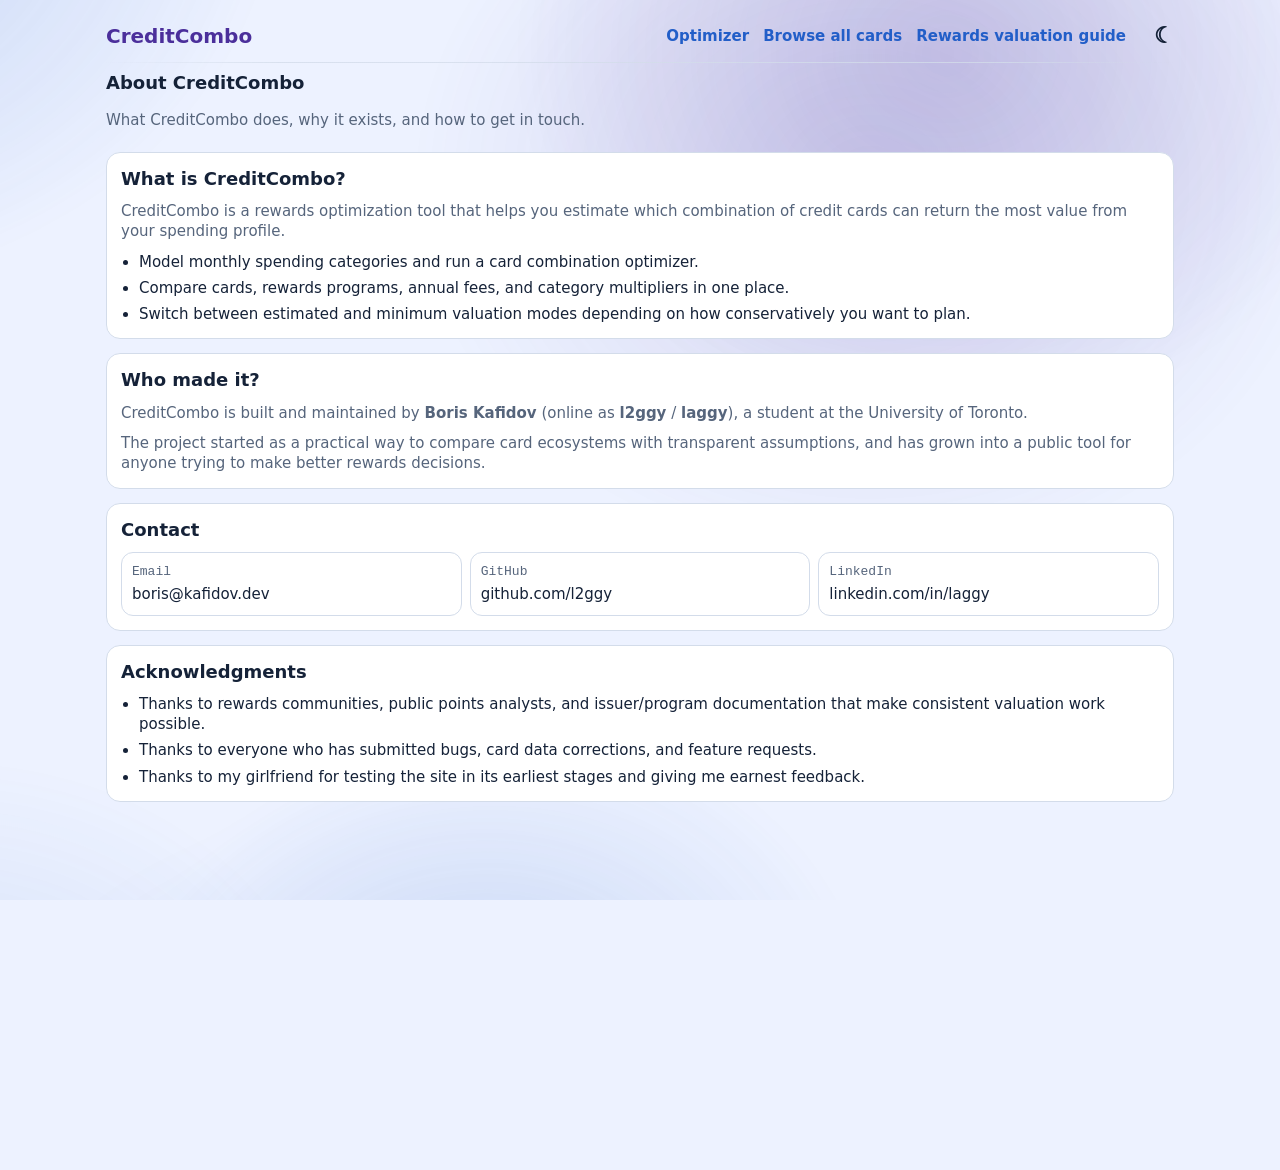
==== commit 9e5c5fa2: "Add auth runtime injection and entitlements API routing" ====
--- a/about.html
+++ b/about.html
@@ -39,7 +39,7 @@
         <a class="textLink" href="./cards.html">Browse all cards</a>
         <a class="textLink" href="./valuations.html">Rewards valuation guide</a>
       </div>
-      <div class="authNav" data-auth-ui></div>
+      <div data-auth-mount class="authMount"></div>
       <button type="button" class="themeToggle" data-theme-toggle aria-label="Switch theme" title="Switch theme">☀︎</button>
     </nav>
     <div class="divider" aria-hidden="true"></div>
@@ -96,13 +96,6 @@
     </section>
   </main>
 
-  <script type="module">
-    import { sessionEntryContext, trackEvent, trackPageView } from "./src/shared/analytics.js";
-    import { initAuthUi } from "./src/shared/auth.js";
-
-    await initAuthUi();
-    trackPageView("about");
-    trackEvent("session_started", sessionEntryContext());
-  </script>
+  <script type="module" src="./src/about.js"></script>
 </body>
 </html>
--- a/styles/base.css
+++ b/styles/base.css
@@ -130,8 +130,8 @@
 @media (max-width:900px){.topNav{justify-content:flex-start}.header{flex-direction:column;align-items:flex-start}.headerActions{width:100%;justify-content:space-between}.footerContent{align-items:flex-start}.splitBody{grid-template-columns:1fr}}
 @media (max-width:700px){.topNav{display:grid;grid-template-columns:minmax(0,1fr) auto;grid-template-areas:"brand toggle" "links links";align-items:center;column-gap:var(--space-3);row-gap:var(--space-2);width:100%}.siteBrand{grid-area:brand}.themeToggle{grid-area:toggle;justify-self:end}.topNavLinks{grid-area:links;display:flex;flex-wrap:wrap;gap:var(--space-3);margin-left:0}}
 
-.authNav{display:flex;align-items:center;gap:var(--space-3)}
-.authStatus{font-size:var(--font-size-sm);color:var(--color-muted);max-width:220px;overflow:hidden;text-overflow:ellipsis;white-space:nowrap}
-.authStatus-muted{opacity:.9}
-.authButton{width:auto;min-height:var(--space-9);padding:var(--space-2) var(--space-4);font-size:var(--font-size-sm)}
-
+.authMount{display:flex;align-items:center;gap:var(--space-3);min-height:32px}
+.authActionBtn{padding:var(--space-2) var(--space-4);border:1px solid var(--color-border);border-radius:var(--radius-md);background:color-mix(in srgb,var(--color-panel) 78%,transparent);color:var(--color-text);font-size:var(--font-size-sm);line-height:1.2}
+.authActionBtn:hover{border-color:var(--color-accent)}
+.authUserLabel{max-width:240px;overflow:hidden;text-overflow:ellipsis;white-space:nowrap}
+.authUnavailable{opacity:.9}
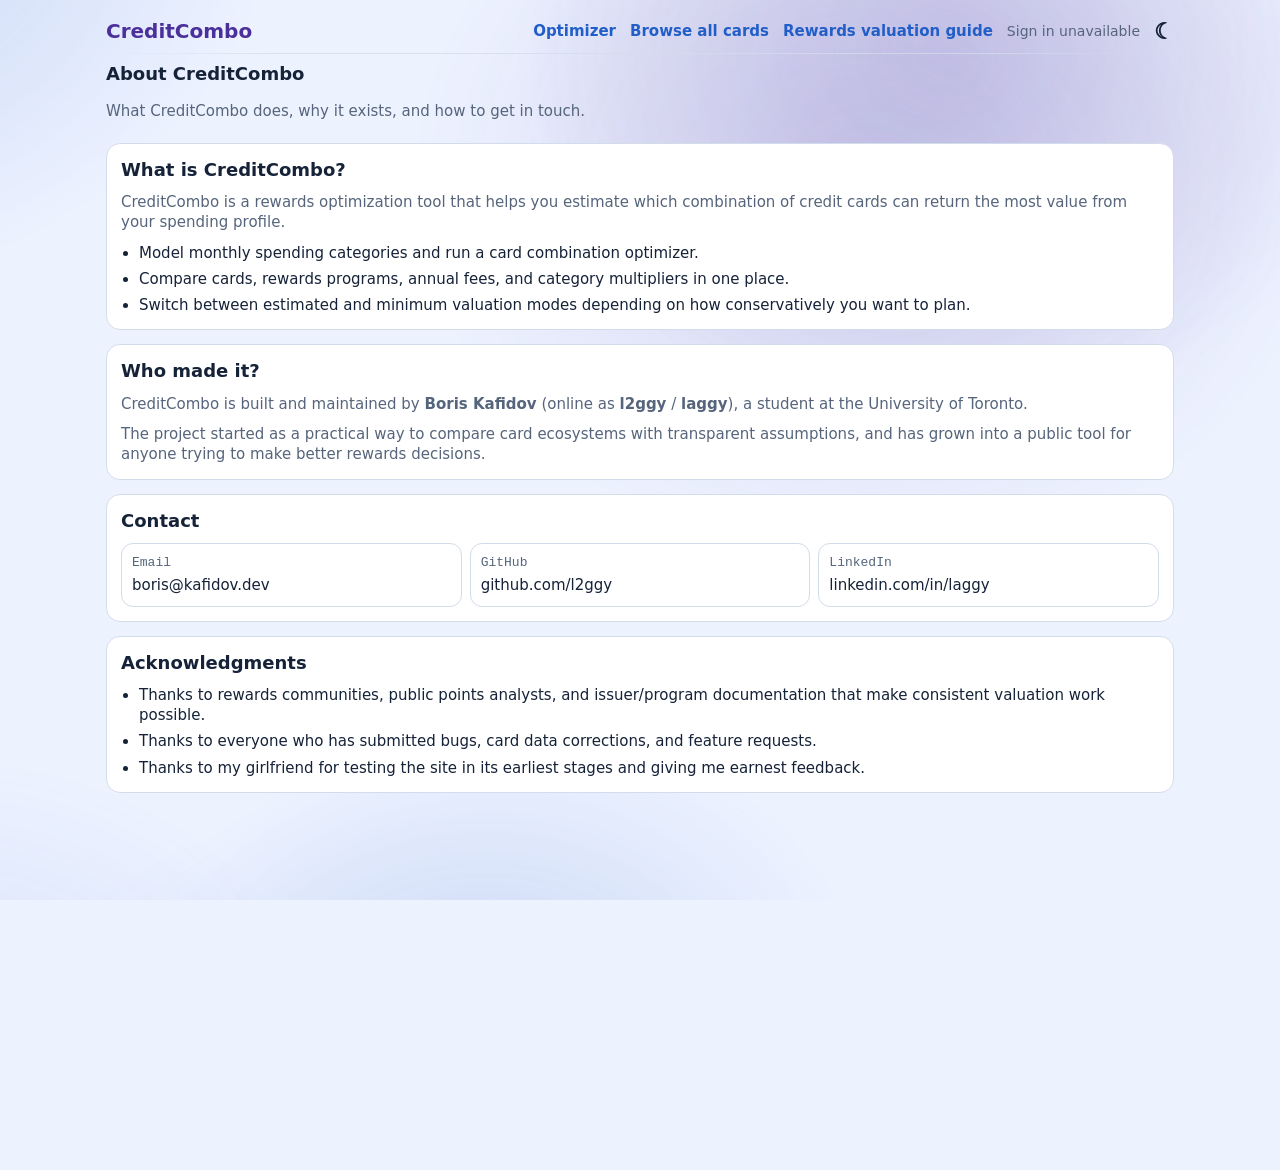
==== commit e537a43f: "Add Supabase auth bootstrap and entitlements API pipeline" ====
--- a/about.html
+++ b/about.html
@@ -39,7 +39,7 @@
         <a class="textLink" href="./cards.html">Browse all cards</a>
         <a class="textLink" href="./valuations.html">Rewards valuation guide</a>
       </div>
-      <div data-auth-mount class="authMount"></div>
+      <div class="topNavAuth" data-auth-mount></div>
       <button type="button" class="themeToggle" data-theme-toggle aria-label="Switch theme" title="Switch theme">☀︎</button>
     </nav>
     <div class="divider" aria-hidden="true"></div>
@@ -96,6 +96,13 @@
     </section>
   </main>
 
-  <script type="module" src="./src/about.js"></script>
+  <script type="module">
+    import { sessionEntryContext, trackEvent, trackPageView } from "./src/shared/analytics.js";
+    import { initAuthUi } from "./src/shared/auth.js";
+
+    await initAuthUi();
+    trackPageView("about");
+    trackEvent("session_started", sessionEntryContext());
+  </script>
 </body>
 </html>
--- a/styles/base.css
+++ b/styles/base.css
@@ -130,8 +130,5 @@
 @media (max-width:900px){.topNav{justify-content:flex-start}.header{flex-direction:column;align-items:flex-start}.headerActions{width:100%;justify-content:space-between}.footerContent{align-items:flex-start}.splitBody{grid-template-columns:1fr}}
 @media (max-width:700px){.topNav{display:grid;grid-template-columns:minmax(0,1fr) auto;grid-template-areas:"brand toggle" "links links";align-items:center;column-gap:var(--space-3);row-gap:var(--space-2);width:100%}.siteBrand{grid-area:brand}.themeToggle{grid-area:toggle;justify-self:end}.topNavLinks{grid-area:links;display:flex;flex-wrap:wrap;gap:var(--space-3);margin-left:0}}
 
-.authMount{display:flex;align-items:center;gap:var(--space-3);min-height:32px}
-.authActionBtn{padding:var(--space-2) var(--space-4);border:1px solid var(--color-border);border-radius:var(--radius-md);background:color-mix(in srgb,var(--color-panel) 78%,transparent);color:var(--color-text);font-size:var(--font-size-sm);line-height:1.2}
-.authActionBtn:hover{border-color:var(--color-accent)}
-.authUserLabel{max-width:240px;overflow:hidden;text-overflow:ellipsis;white-space:nowrap}
-.authUnavailable{opacity:.9}
+.topNavAuth{display:flex;align-items:center;gap:var(--space-2);font-size:14px}
+.authAction{border:0;background:transparent;cursor:pointer;padding:0}
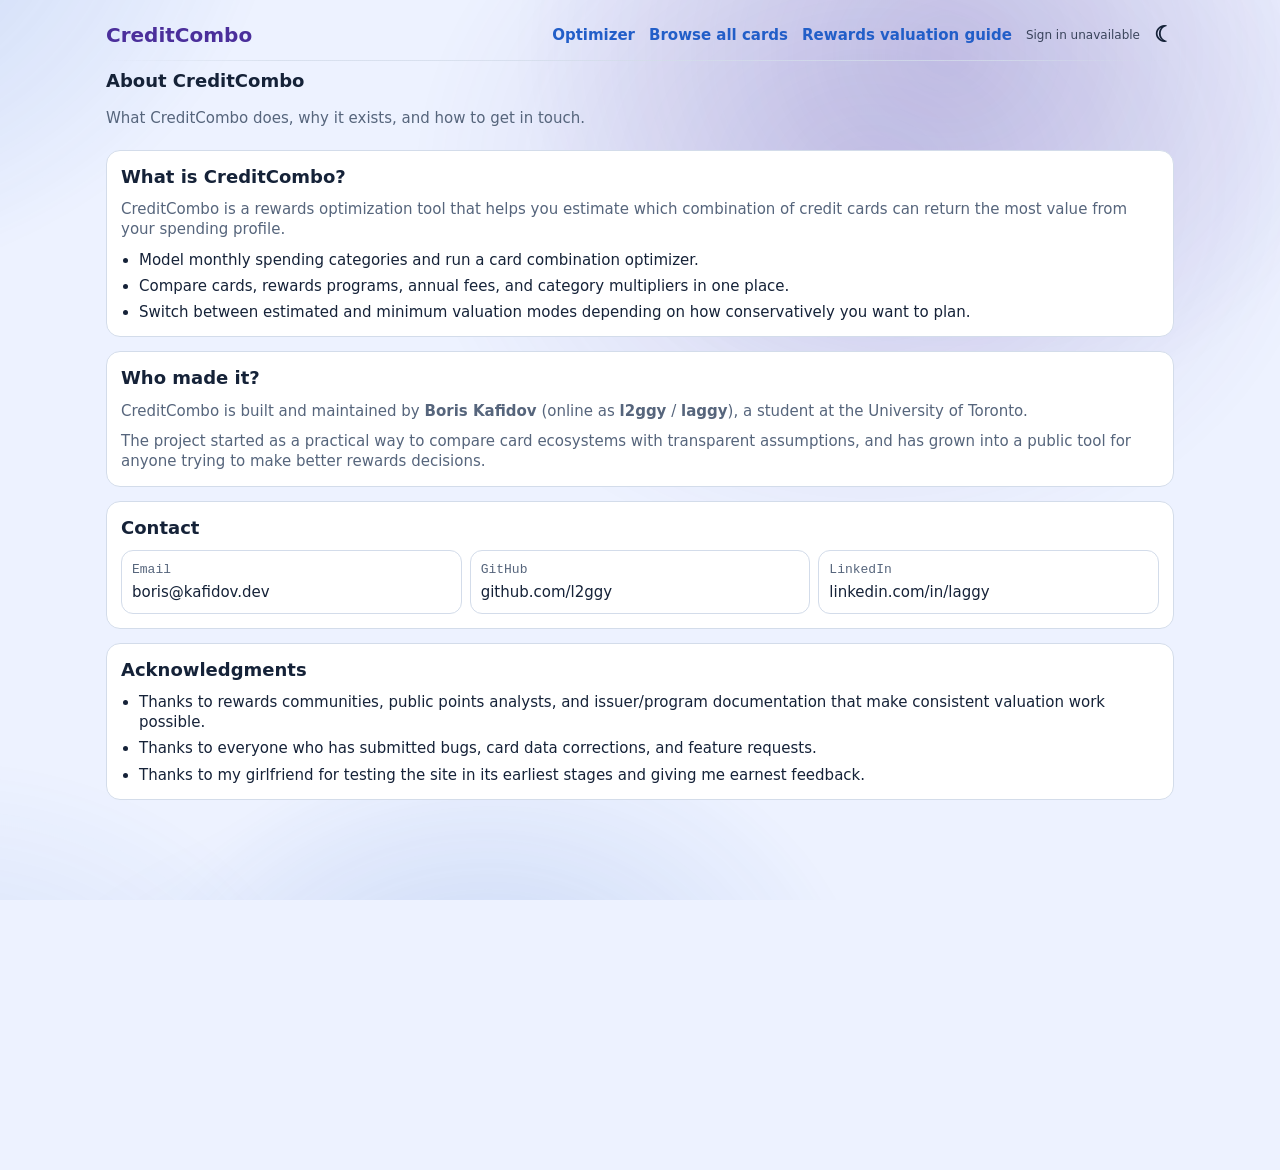
==== commit 2f5eac56: "Add auth runtime injection and entitlements API" ====
--- a/about.html
+++ b/about.html
@@ -39,7 +39,7 @@
         <a class="textLink" href="./cards.html">Browse all cards</a>
         <a class="textLink" href="./valuations.html">Rewards valuation guide</a>
       </div>
-      <div class="topNavAuth" data-auth-mount></div>
+      <div class="authMount" data-auth-mount aria-live="polite"></div>
       <button type="button" class="themeToggle" data-theme-toggle aria-label="Switch theme" title="Switch theme">☀︎</button>
     </nav>
     <div class="divider" aria-hidden="true"></div>
@@ -100,7 +100,7 @@
     import { sessionEntryContext, trackEvent, trackPageView } from "./src/shared/analytics.js";
     import { initAuthUi } from "./src/shared/auth.js";
 
-    await initAuthUi();
+    initAuthUi();
     trackPageView("about");
     trackEvent("session_started", sessionEntryContext());
   </script>
--- a/styles/base.css
+++ b/styles/base.css
@@ -32,6 +32,11 @@
 .topNav{display:flex;justify-content:flex-end;flex-wrap:wrap;align-items:center;gap:var(--space-6)}
 .siteHeader > .divider{--divider-margin-block:0}
 .topNavLinks{display:flex;flex-wrap:wrap;align-items:center;gap:var(--space-6);margin-left:auto}
+.authMount{display:flex;align-items:center;gap:var(--space-2);min-height:30px}
+.authStatus{font-size:12px;color:var(--color-text-muted);white-space:nowrap}
+.authStatusMuted{opacity:.8}
+.authButton{padding:6px 10px;border:1px solid var(--color-border);background:transparent;color:var(--color-text);border-radius:999px;font-size:12px;line-height:1.2}
+.authButton:disabled{opacity:.6;cursor:not-allowed}
 .themeToggle{width:auto;padding:0;border:0;border-radius:0;background:transparent;color:var(--color-text);font-size:22px;font-weight:700;font-family:"Segoe UI Symbol","Noto Sans Symbols 2","Noto Sans Symbols","Apple Symbols",sans-serif;line-height:1;box-shadow:none}.themeToggle:hover,.themeToggle:active{background:transparent;border-color:transparent;box-shadow:none;transform:none}
 .siteBrand{color:var(--color-brand-highlight);font-size:calc(var(--font-size-2xl) + 2px);line-height:var(--line-height-tight);font-weight:700}
 .header{display:flex;justify-content:space-between;align-items:flex-start;gap:var(--space-5)}
@@ -129,6 +134,3 @@
 @media (min-width:901px){.status .muted{white-space:nowrap}}
 @media (max-width:900px){.topNav{justify-content:flex-start}.header{flex-direction:column;align-items:flex-start}.headerActions{width:100%;justify-content:space-between}.footerContent{align-items:flex-start}.splitBody{grid-template-columns:1fr}}
 @media (max-width:700px){.topNav{display:grid;grid-template-columns:minmax(0,1fr) auto;grid-template-areas:"brand toggle" "links links";align-items:center;column-gap:var(--space-3);row-gap:var(--space-2);width:100%}.siteBrand{grid-area:brand}.themeToggle{grid-area:toggle;justify-self:end}.topNavLinks{grid-area:links;display:flex;flex-wrap:wrap;gap:var(--space-3);margin-left:0}}
-
-.topNavAuth{display:flex;align-items:center;gap:var(--space-2);font-size:14px}
-.authAction{border:0;background:transparent;cursor:pointer;padding:0}
